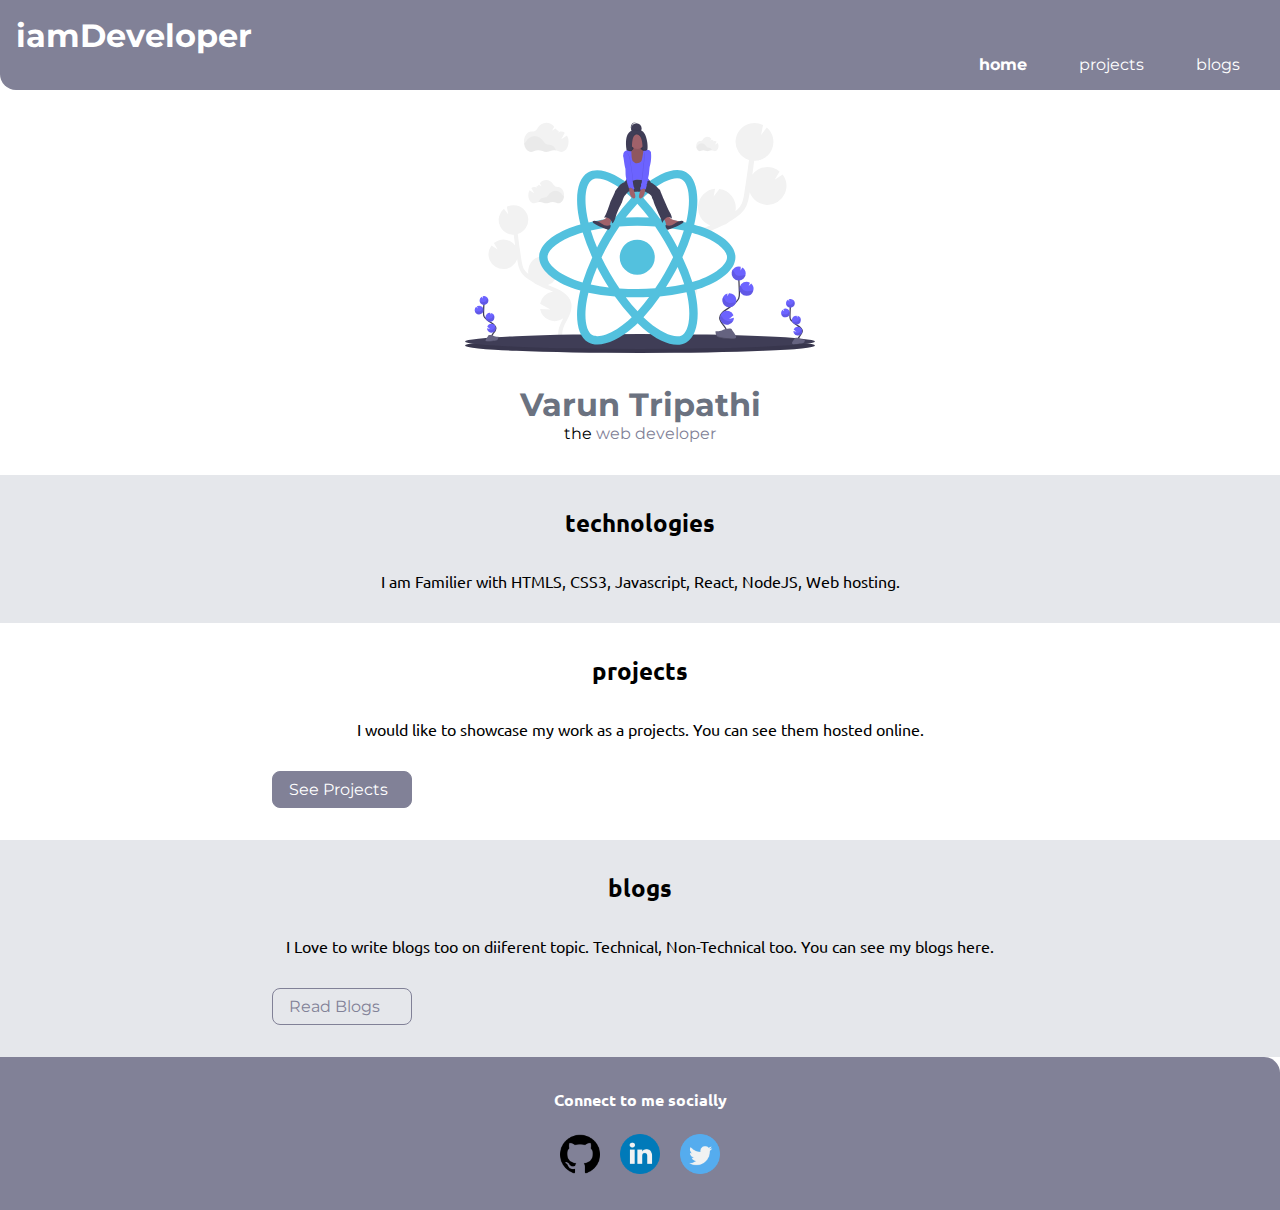
==== index.html @ d5e57878 "restart" ====
<!DOCTYPE html>
<html lang="en">

<head>
    <meta charset="UTF-8">
    <meta http-equiv="X-UA-Compatible" content="IE=edge">
    <meta name="viewport" content="width=device-width, initial-scale=1.0">
    <title>home | varuntripathi</title>
    <link rel="stylesheet" href="style.css">
</head>

<body>
    <!-- ************************** NAV BAR************************-->
    <nav class="navigation">
        <div class="nav-brand">iamDeveloper</div>
        <ul class="list-non-bullet nav-pills">
            <li class="list-item-inline ">
                <a class="link link-active" href="/">home</a>
            </li>
            <li class="list-item-inline">
                <a class="link" href="/">projects</a>
            </li>
            <li class="list-item-inline">
                <a class="link" href="/blog/blog.html">blogs</a>
            </li>
        </ul>

    </nav>
    <!--**************************** HEADER**************************** -->
    <header class="hero">
        <img class="hero-image" src="/images/hero.svg" alt="">
        <h1 class="hero-heading">Varun Tripathi</h1>
        the <span class="heading-inverted">web developer</span>
    </header>
    <!-- ****************************SECTION OFF-WHITE**************************** -->
    <section class="section off-white">
        <div class="container container-center">
            <h2>technologies</h2>
            <p>I am Familier with HTMLS, CSS3, Javascript, React, NodeJS, Web hosting.</p>
        </div>
    </section>
    <!-- ****************************SECTION WHITE**************************** -->
    <section class="section">
        <div class="container container-center">
            <h2>projects</h2>
            <p>I would like to showcase my work as a projects. You can see them hosted online.</p>
            <a href="/" class="link link-primary">See Projects</a>
        </div>
    </section>

    <section class="section off-white">
        <div class="container container-center">
            <h2>blogs</h2>
            <p>I Love to write blogs too on diiferent topic. Technical, Non-Technical too. You can see my blogs here.
            </p>
            <a href="/" class="link link-secondary">Read Blogs</a>
        </div>
    </section>
    <!-- ***********************FOOTER*********************** -->
    <footer class="footer">
        <div class="footer-header">Connect to me socially </div>
        <ul>
            <li class="list-item-inline"><a href="https://github.com/Anonymousxya" target="_blank"><img
                        src="/images/github.png" alt="no image found"></a></li>
            <li class="list-item-inline"><a href="https://www.linkedin.com/in/varun-tripathi-29927a194/"
                    target="_blank"><img src="/images/linkedin.png" alt="no image found"></a></li>
            <li class="list-item-inline"><a href="https://twitter.com" target="_blank"><img src="/images/twitter.png"
                        alt="no image found"></a></li>
        </ul>
    </footer>
    
</body>

</html>
---- style.css ----
@import url('https://fonts.googleapis.com/css2?family=Montserrat:wght@700&display=swap');
@import url('https://fonts.googleapis.com/css2?family=Ubuntu&display=swap');
@import url('https://fonts.googleapis.com/css2?family=Ubuntu:wght@700&display=swap');
:root{
    --primary-color: #818197;
    --dark-gray: #6B7280;
    --off-white: #E5E7EB;
}
*{
    margin: 0px;
    padding: 0px;
    box-sizing: border-box;
}
body{
    font-family: 'Montserrat', sans-serif;
}
.container{
    padding: 0rem 1rem;
    
}
.container-center{
    max-width: 800px;
    margin: auto;
}
hr{
    margin: 2rem 0rem;
}

/******************* Links *******************/

.link{
    text-decoration: none;
    padding: 0.5rem 1rem;
}
.link-primary{
    background-color: var(--primary-color);
    display: block;
    max-width: 140px;
    color: white;
    border: 1px solid var(--primary-color);
    border-radius: 0.5rem;
    margin: 1rem 1rem 1rem 1rem;
}
.link-secondary{
    /* background-color: var(--primary-color); */
    display: block;
    max-width: 140px;
    color: var(--primary-color);
    border: 1px solid var(--primary-color);
    border-radius: 0.5rem;
    margin: 1rem 1rem 1rem 1rem;
}

/* ********************** LISTS********************** */

.list-non-bullet{
    list-style: none;

}
.list-item-inline{
    display: inline;
    padding: 0rem 0.5rem;
}

/********************* NAVIGATION *********************/

.navigation{
    background-color: var(--primary-color);
    color: white;
    padding: 1rem ;
    border-bottom-left-radius: 1rem;
}
.navigation .nav-brand{
    font-weight: bolder;
    font-size: 2rem;
}
.navigation .nav-pills{
    text-align: right;
}
.navigation .link{
    color: white;
}
.navigation .link-active{
    font-weight: bold;
}

/********************* HEADER *********************/
.hero{
    padding: 2rem;
    text-align: center;
}
.hero .hero-image{
    max-width: 350px;
    display: block;
    text-align: center;
    margin: auto;
}
.hero .hero-heading{
    padding-top: 2rem;
    color: var(--dark-gray);
}
.hero .heading-inverted{
    color: var(--primary-color);
}

/* *******************SECTION*************** */
.section{
    padding: 1rem;
}
.section h2,p{
    text-align: center;
    padding: 1rem;
    font-family: 'Ubuntu', sans-serif;
}
.off-white{
    background-color: var(--off-white);
}

/* *********************FOOTER**************** */

.footer{
    background-color: var(--primary-color);
    padding: 2rem 0rem;
    text-align: center;
    color: white;
    border-top-right-radius: 1rem;
}
.footer .link{
    color: white;
}
.footer ul{
    padding-inline-start: 0px;
}
.footer-header{
    font-family: 'Ubuntu', sans-serif;
    font-weight: bold;
}
.footer ul li img{
    margin-top: 1.5rem;
    width: 40px;
    height: 40px;
}
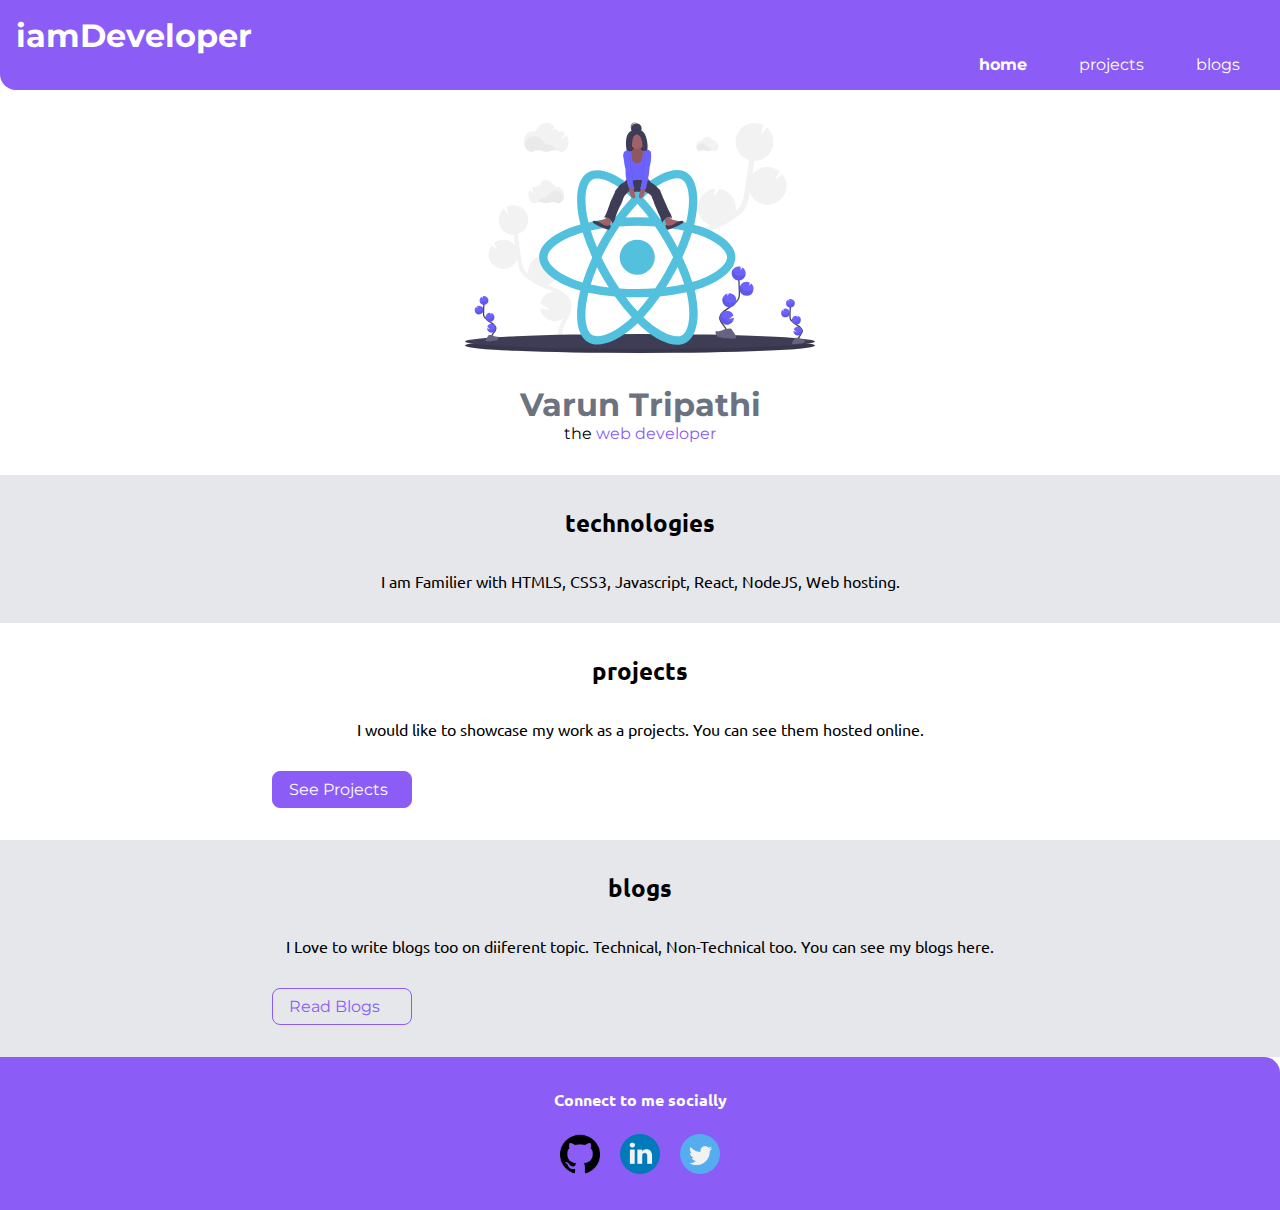
==== commit 8a432dba: "update" ====
--- a/index.html
+++ b/index.html
@@ -21,7 +21,7 @@
                 <a class="link" href="/">projects</a>
             </li>
             <li class="list-item-inline">
-                <a class="link" href="/blog/blog.html">blogs</a>
+                <a class="link" href="/blog_front/index.html">blogs</a>
             </li>
         </ul>
 
--- a/style.css
+++ b/style.css
@@ -2,7 +2,7 @@
 @import url('https://fonts.googleapis.com/css2?family=Ubuntu&display=swap');
 @import url('https://fonts.googleapis.com/css2?family=Ubuntu:wght@700&display=swap');
 :root{
-    --primary-color: #818197;
+    --primary-color: #8B5CF6;
     --dark-gray: #6B7280;
     --off-white: #E5E7EB;
 }
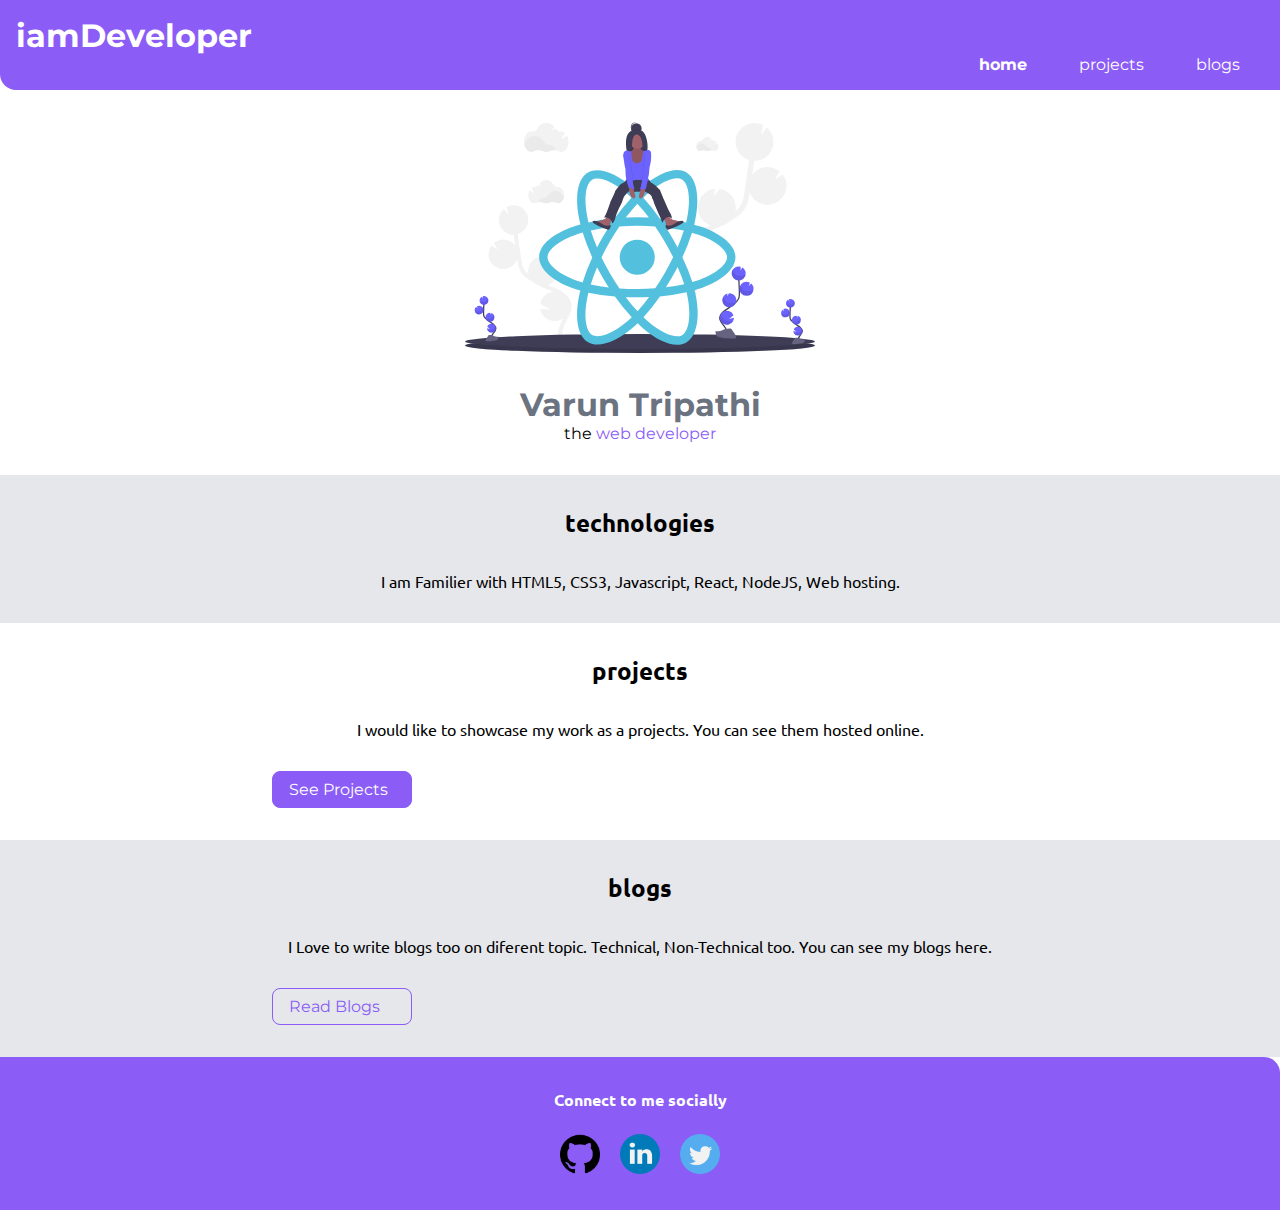
==== commit bdb76afa: "Update index.html" ====
--- a/index.html
+++ b/index.html
@@ -11,17 +11,17 @@
 
 <body>
     <!-- ************************** NAV BAR************************-->
-    <nav class="navigation">
+    <nav class="navigation container">
         <div class="nav-brand">iamDeveloper</div>
         <ul class="list-non-bullet nav-pills">
             <li class="list-item-inline ">
                 <a class="link link-active" href="/">home</a>
             </li>
             <li class="list-item-inline">
-                <a class="link" href="/">projects</a>
+                <a class="link" href="/projects/project.html">projects</a>
             </li>
             <li class="list-item-inline">
-                <a class="link" href="/blog_front/index.html">blogs</a>
+                <a class="link" href="/blog_front/index.html" target="_blank">blogs</a>
             </li>
         </ul>
 
@@ -36,7 +36,7 @@
     <section class="section off-white">
         <div class="container container-center">
             <h2>technologies</h2>
-            <p>I am Familier with HTMLS, CSS3, Javascript, React, NodeJS, Web hosting.</p>
+            <p>I am Familier with HTML5, CSS3, Javascript, React, NodeJS, Web hosting.</p>
         </div>
     </section>
     <!-- ****************************SECTION WHITE**************************** -->
@@ -44,16 +44,16 @@
         <div class="container container-center">
             <h2>projects</h2>
             <p>I would like to showcase my work as a projects. You can see them hosted online.</p>
-            <a href="/" class="link link-primary">See Projects</a>
+            <a href="/projects/project.html" class="link link-primary">See Projects</a>
         </div>
     </section>
 
     <section class="section off-white">
         <div class="container container-center">
             <h2>blogs</h2>
-            <p>I Love to write blogs too on diiferent topic. Technical, Non-Technical too. You can see my blogs here.
+            <p>I Love to write blogs too on diferent topic. Technical, Non-Technical too. You can see my blogs here.
             </p>
-            <a href="/" class="link link-secondary">Read Blogs</a>
+            <a href="/blog_front/index.html" class="link link-secondary">Read Blogs</a>
         </div>
     </section>
     <!-- ***********************FOOTER*********************** -->
--- a/style.css
+++ b/style.css
@@ -139,4 +139,7 @@
     margin-top: 1.5rem;
     width: 40px;
     height: 40px;
+}
+.link-active{
+    font-weight: bold;
 }